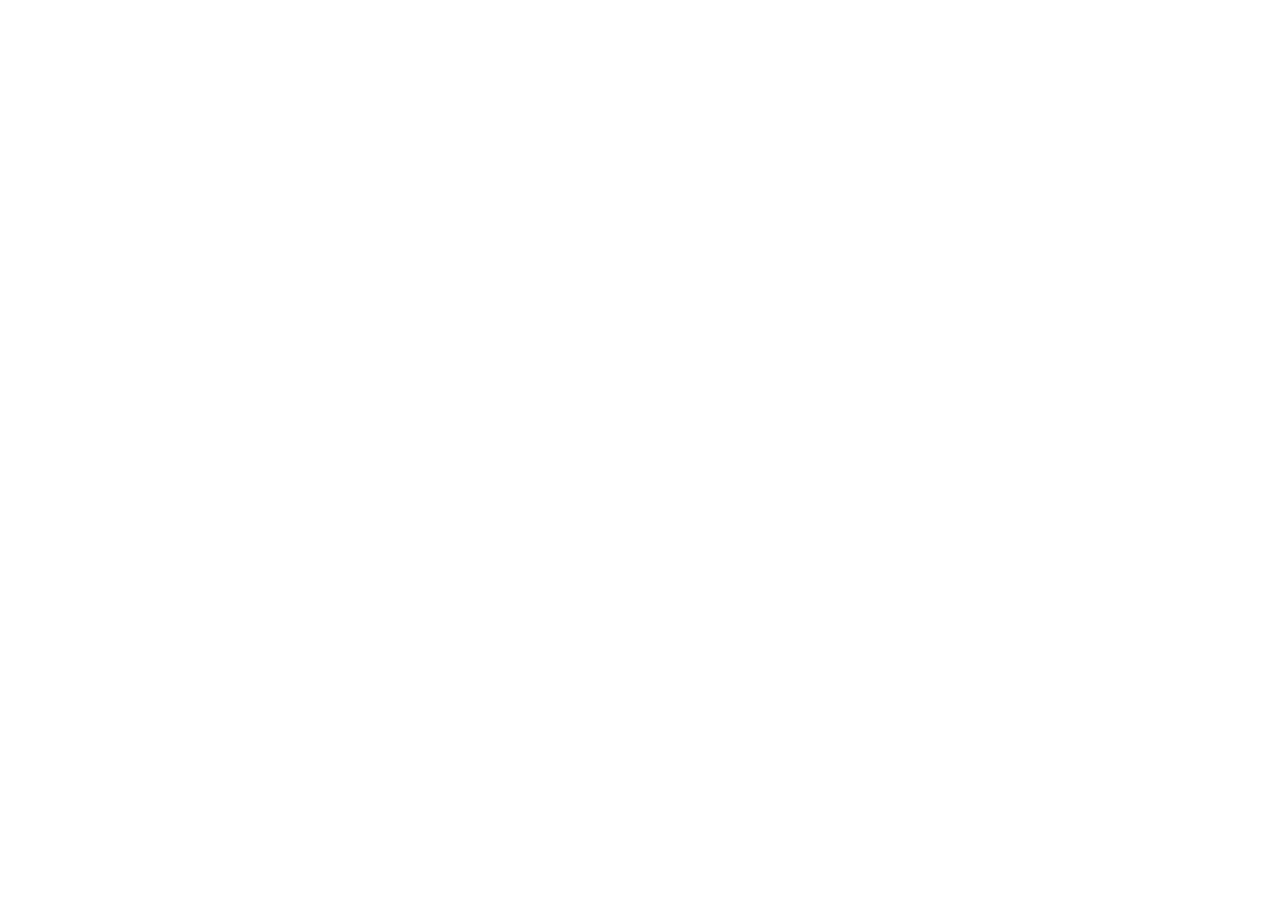
==== index.html @ 722a85f1 "first push" ====
<!DOCTYPE html>
<html lang="en">
<head>
    <meta charset="UTF-8">
    <meta name="viewport" content="width=device-width, initial-scale=1.0">
    <title>Portfolio</title>
    <link rel="stylesheet" href="style.css">
</head>
<body>
<header>
    <p>
        <span style="font-weight: 800;">Shreejal</span>Twayana
    </p>
    <div class="nav">
        <p>Home</p>
        <p>Projects</p>
        <p>About</p>
        <p>Contacts</p>
        <div class="logo"><img src="gitLogo.png" alt=""></div>
        <div class="logo"><img src="liLogo.png" alt=""></div>
        <div class="logo"><img src="igLogo.png" alt=""></div>
    </div>
</header>
</body>
</html>
---- style.css ----
body{
    background:url('bg.png');
    height:90vh;
    background-size:cover;
    background-position:center;
    color:white;
}

*{
    font-family: Arial, Helvetica, sans-serif;
    font-size: 18px;
}

header{
    margin: 35px 50px 40px 40px;
    display: flex;
    justify-content: space-between;
}

.nav{
    display: flex;
    gap: 30px;
}

.nav p, header > p{
    margin: 0;
}

.logo{
    height: 20px;
    width: 20px;
}

.logo img{
    height: 100%;
    width: 100%;
}
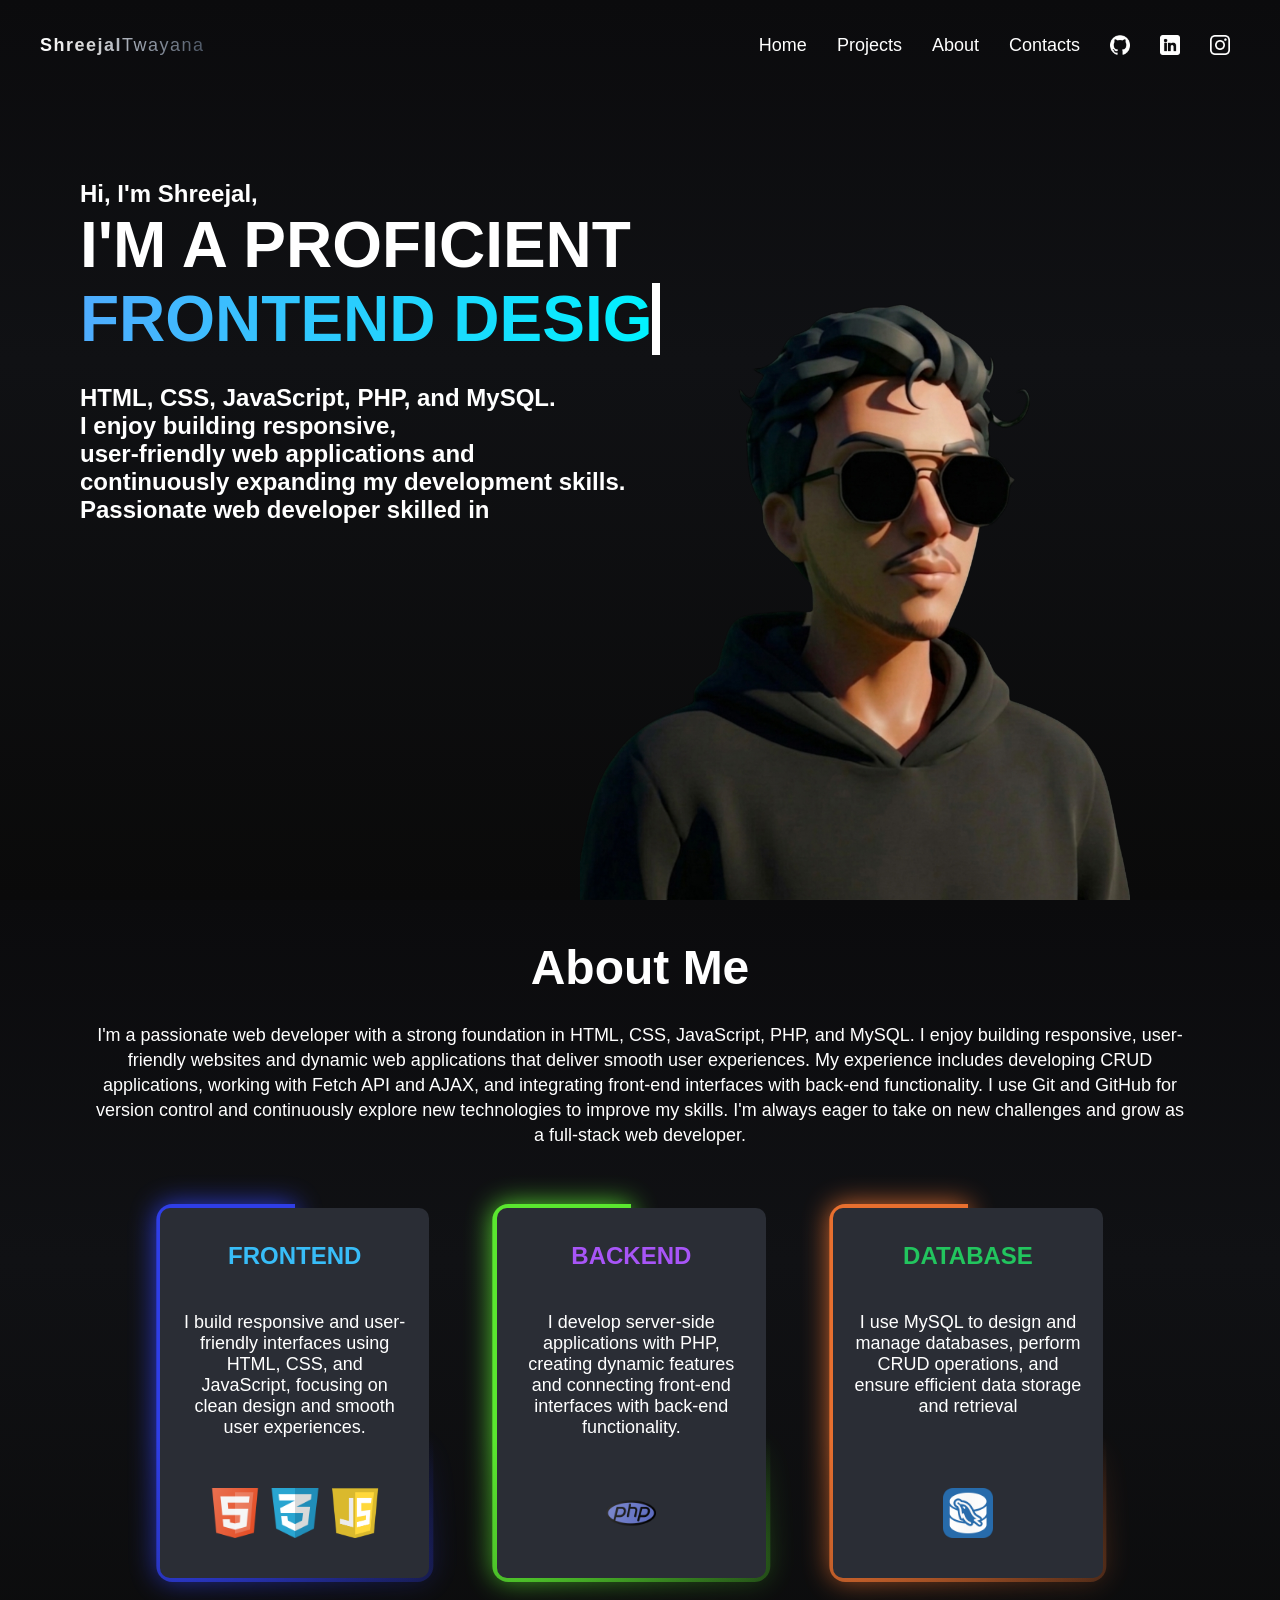
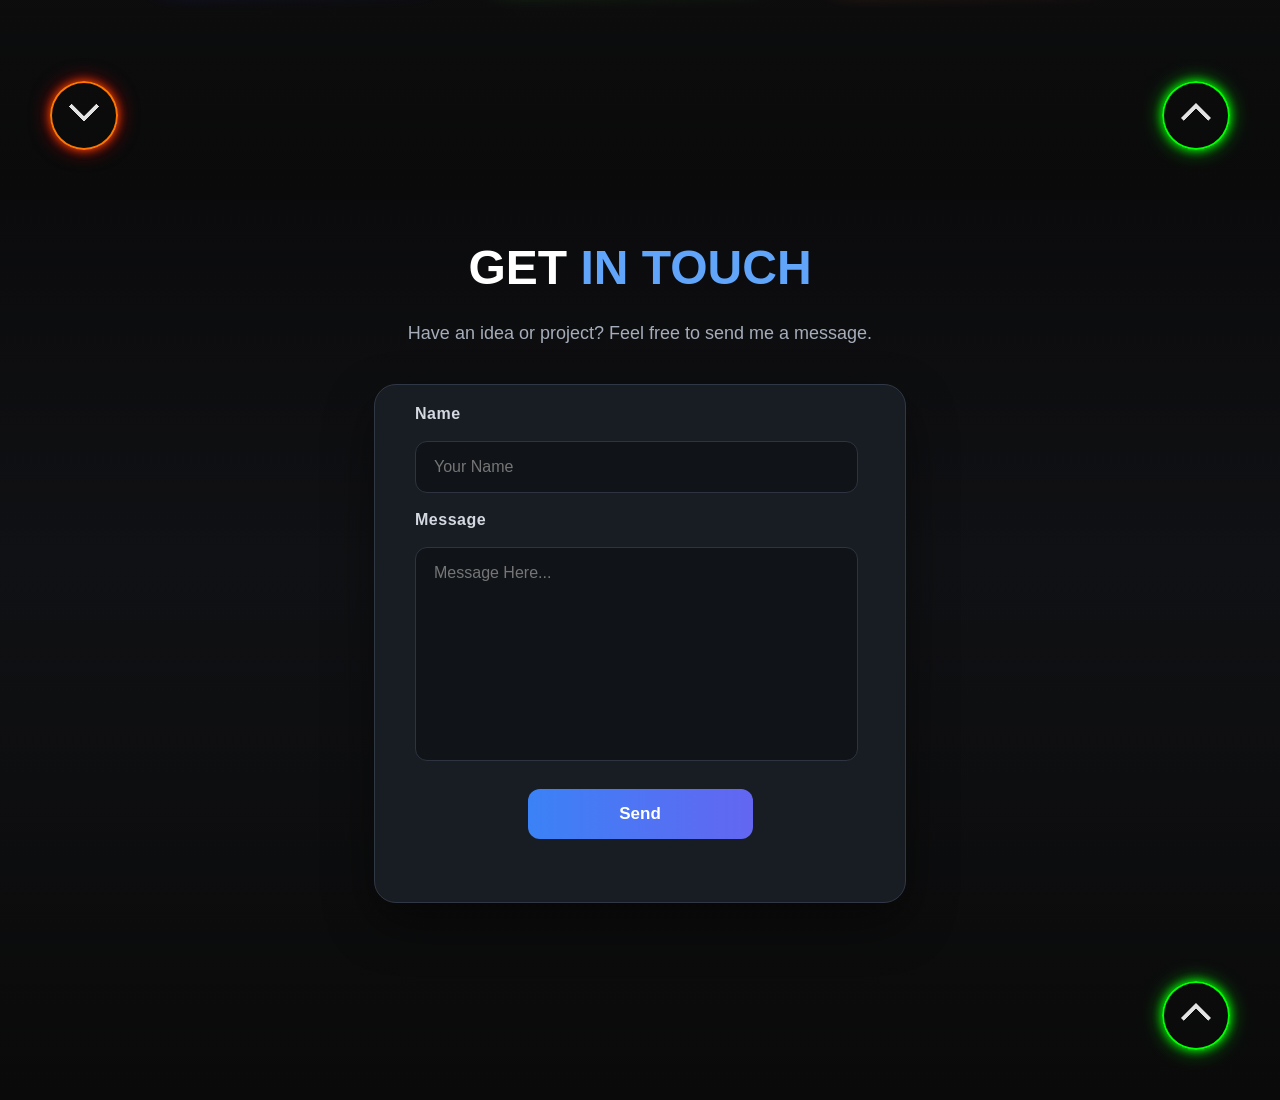
==== commit 3a957640: "portfolio complete for now!" ====
--- a/index.html
+++ b/index.html
@@ -1,25 +1,162 @@
-<!DOCTYPE html>
+<!doctype html>
 <html lang="en">
-<head>
-    <meta charset="UTF-8">
-    <meta name="viewport" content="width=device-width, initial-scale=1.0">
+  <head>
+    <meta charset="UTF-8" />
+    <meta name="viewport" content="width=device-width, initial-scale=1.0" />
     <title>Portfolio</title>
-    <link rel="stylesheet" href="style.css">
-</head>
-<body>
-<header>
-    <p>
-        <span style="font-weight: 800;">Shreejal</span>Twayana
-    </p>
-    <div class="nav">
-        <p>Home</p>
-        <p>Projects</p>
-        <p>About</p>
-        <p>Contacts</p>
-        <div class="logo"><img src="gitLogo.png" alt=""></div>
-        <div class="logo"><img src="liLogo.png" alt=""></div>
-        <div class="logo"><img src="igLogo.png" alt=""></div>
+    <link rel="shortcut icon" href="avatar.png" type="image/x-icon" />
+    <link rel="stylesheet" href="style.css" />
+  </head>
+  <body>
+    <div id="home" class="pageSegments">
+      <header>
+        <p class="name">
+          <span style="font-weight: 800">Shreejal</span>Twayana
+        </p>
+        <div class="nav">
+          <a class="subNav" href="#home">Home</a>
+          <a
+            target="_blank"
+            class="subNav"
+            href="https://github.com/Shreejal78?tab=repositories"
+            >Projects</a
+          >
+          <a class="subNav" href="#about">About</a>
+          <a class="subNav" href="#contact">Contacts</a>
+          <a
+            target="_blank"
+            href="https://github.com/shreejal78"
+            class="logo"
+            id="git"
+          ></a>
+          <a target="_blank" href="https://www.linkedin.com/in/shreejal-bro-760199422/" class="logo" id="li"></a>
+          <a
+            target="_blank"
+            href="https://www.instagram.com/shreejal.twayana/"
+            class="logo"
+            id="ig"
+          ></a>
+        </div>
+      </header>
+      <div class="main">
+        <div class="mainImg"><img src="avatar.png" alt="" /></div>
+        <div class="description">
+          <pre>
+            Hi, I'm Shreejal,
+            <span class="mainDes">I'M A PROFICIENT</span>
+            <span  class="mainDes" id="skill"></span>
+                    
+            HTML, CSS, JavaScript, PHP, and MySQL.
+            I enjoy building responsive, 
+            user-friendly web applications and 
+            continuously expanding my development skills.
+            Passionate web developer skilled in
+                </pre>
+        </div>
+      </div>
     </div>
-</header>
-</body>
-</html>+
+    <div id="about" class="pageSegments">
+      <a id="navPre" href="#home"><img src="upArrow.png" alt="" /></a>
+      <a id="navNext" href="#contact"><img src="downArrow.png" alt="" /></a>
+      <p class="title">About Me</p>
+      <p class="moreDes">
+        I'm a passionate web developer with a strong foundation in HTML, CSS,
+        JavaScript, PHP, and MySQL. I enjoy building responsive, user-friendly
+        websites and dynamic web applications that deliver smooth user
+        experiences. My experience includes developing CRUD applications,
+        working with Fetch API and AJAX, and integrating front-end interfaces
+        with back-end functionality. I use Git and GitHub for version control
+        and continuously explore new technologies to improve my skills. I'm
+        always eager to take on new challenges and grow as a full-stack web
+        developer.
+      </p>
+      <br />
+      <br />
+      <div class="skillsDes">
+        <div class="segments">
+          <p class="segTitle" style="color: #38bdf8">FRONTEND</p>
+          <p class="segDes">
+            I build responsive and user-friendly interfaces using HTML, CSS, and
+            JavaScript, focusing on clean design and smooth user experiences.
+          </p>
+          
+          <div class="segImg">
+            <img src="html5.png" alt="" />
+            <img src="css3.png" alt="" />
+            <img src="js.png" alt="" />
+          </div>
+        </div>
+        <div class="segments">
+          <p class="segTitle" style="color: #a855f7">BACKEND</p>
+          <p class="segDes">
+            I develop server-side applications with PHP, creating dynamic
+            features and connecting front-end interfaces with back-end
+            functionality.
+          </p>
+          
+          <div class="segImg">
+            <img src="php.png" alt="" />
+          </div>
+        </div>
+        <div class="segments">
+          <p class="segTitle" style="color: #22c55e">DATABASE</p>
+          <p class="segDes">
+            I use MySQL to design and manage databases, perform CRUD operations,
+            and ensure efficient data storage and retrieval
+          </p>
+          <div class="segImg">
+            <img src="mysql.png" alt="" />
+          </div>
+        </div>
+      </div>
+    </div>
+    <div id="contact" class="pageSegments">
+      <a id="navPre" href="#about"><img src="upArrow.png" alt="" /></a>
+      <p class="title">
+        GET <span class="title" style="color: #60a5fa">IN TOUCH</span>
+      </p>
+      <p class="subDes">
+        Have an idea or project? Feel free to send me a message.
+      </p>
+      <form
+        id="contact-form"
+        action="https://api.w3forms.com/submit"
+        method="POST"
+      >
+        <input
+          value="w3f_5dca78e3c61daa1e5deb757de67039f5032715afdb4c95d0"
+          type="hidden"
+          name="access_key"
+        />
+        <label for="name">Name</label>
+        <input
+          type="text"
+          name="name"
+          id="name"
+          required
+          placeholder="Your Name"
+        />
+        <label for="message">Message</label>
+        <textarea
+          name="message"
+          id="message"
+          placeholder="Message Here..."
+          required
+        ></textarea>
+        <!-- Honeypot: invisible to people, tempting to bots. Leave empty. -->
+        <input
+          type="text"
+          name="_gotcha"
+          tabindex="-1"
+          autocomplete="off"
+          aria-hidden="true"
+          style="position: absolute; left: -9999px"
+        />
+        <button type="submit">Send</button>
+        <p id="status" role="status" aria-live="polite"></p>
+      </form>
+    </div>
+    <script src="script.js"></script>
+  </body>
+</html>
--- a/style.css
+++ b/style.css
@@ -1,37 +1,377 @@
-body{
-    background:url('bg.png');
-    height:90vh;
-    background-size:cover;
-    background-position:center;
-    color:white;
-}
-
-*{
-    font-family: Arial, Helvetica, sans-serif;
-    font-size: 18px;
-}
-
-header{
-    margin: 35px 50px 40px 40px;
-    display: flex;
-    justify-content: space-between;
-}
-
-.nav{
-    display: flex;
-    gap: 30px;
-}
-
-.nav p, header > p{
-    margin: 0;
-}
-
-.logo{
-    height: 20px;
-    width: 20px;
-}
-
-.logo img{
-    height: 100%;
-    width: 100%;
+body {
+  height: 100vh;
+  background: linear-gradient(180deg, #0b0b0d 0%, #101114 40%, #0a0a0a 100%);
+  color: white;
+}
+
+body,
+html {
+  margin: 0;
+  padding: 0;
+  
+    scroll-behavior: smooth;
+
+}
+#home {
+  background: url("bg.png");
+  background-size: cover;
+  background-position: center;
+}
+* {
+  font-family: Arial, Helvetica, sans-serif;
+  font-size: 18px;
+}
+
+header {
+  margin: 0 50px 40px 40px;
+  padding-top: 35px;
+  display: flex;
+  justify-content: space-between;
+}
+
+.nav {
+  display: flex;
+  gap: 30px;
+}
+
+.subNav,
+.name {
+  margin: 0;
+}
+.name {
+  background: linear-gradient(
+    90deg,
+    #ffffff 0%,
+    #d6d6d6 30%,
+    #9ca3af 60%,
+    #4b5563 100%
+  );
+  -webkit-background-clip: text;
+  background-clip: text;
+  color: transparent;
+  letter-spacing: 1.5px;
+}
+.logo {
+  height: 20px;
+  width: 20px;
+}
+
+.logo img {
+  height: 100%;
+  width: 100%;
+}
+.main {
+  display: flex;
+}
+.mainImg {
+  height: 600px;
+  width: 550px;
+  position: absolute;
+  bottom: 0px;
+  z-index: 5;
+  right: 150px;
+}
+
+.mainImg img {
+  height: 100%;
+  width: 100%;
+}
+
+.mainImg:hover img {
+  cursor: pointer;
+}
+
+.mainDes {
+  font-size: 64px;
+  font-weight: 800;
+}
+
+.description {
+  margin-top: 60px;
+  margin-left: 0px;
+}
+.logo::before {
+  content: "";
+  display: inline-block;
+  width: 20px;
+  height: 20px;
+  background-size: contain;
+  background-repeat: no-repeat;
+  background-position: center;
+  margin-right: 8px;
+  transition: all 300ms ease;
+}
+.logo:hover {
+  cursor: pointer;
+}
+#li::before {
+  background-image: url("liLogo.png");
+}
+#git::before {
+  background-image: url("gitLogo.png");
+}
+
+#ig::before {
+  background-image: url("igLogo.png");
+}
+#git:hover::before {
+  background-image: url("H_gitLogo.png");
+}
+#ig:hover::before {
+  background-image: url("H_igLogo.png");
+}
+#li:hover::before {
+  background-image: url("H_liLogo.png");
+}
+
+.subNav {
+  position: relative;
+  text-decoration: none;
+  color: white;
+}
+.subNav:hover {
+  cursor: pointer;
+}
+.subNav::before {
+  content: "";
+  position: absolute;
+  height: 2px;
+  bottom: 0;
+  transition: all 250ms ease;
+  width: 0;
+  background: linear-gradient(to right, #38bdf8, #6366f1, #a855f7);
+}
+.subNav:hover::before {
+  width: 105%;
+}
+
+pre {
+  font-size: 24px;
+  font-weight: 550;
+}
+#skill {
+  border-right: 8px solid white;
+  animation: blink 0.8s infinite;
+    background: linear-gradient(90deg,#4facfe,#00f2fe);
+    -webkit-background-clip: text;
+    -webkit-text-fill-color: transparent;
+    background-clip: text;
+
+}
+
+@keyframes blink {
+  50% {
+    border-color: transparent;
+  }
+}
+.pageSegments {
+  position: relative;
+  height: 100%;
+}
+#about,
+#contact {
+  display: flex;
+  flex-direction: column;
+  align-items: center;
+}
+
+.title {
+  font-size: 48px;
+  margin: 40px 0 10px 0;
+  font-weight: 700;
+}
+
+.moreDes {
+  width: 85%;
+  line-height: 25px;
+  text-align: center;
+}
+
+.skillsDes {
+  display: grid;
+  gap: 50px;
+  width: 75%;
+  grid-template-columns: 1fr 1fr 1fr;
+}
+
+.segments {
+  height: 350px;
+  width: 80%;
+  background: #2a2d35;
+  border-radius: 10px;
+  text-align: center;
+  display: flex;
+  padding: 10px 20px;
+  flex-direction: column;
+  align-items: center;
+  transition: all 250ms ease;
+  box-sizing: content-box;
+  position: relative;
+}
+
+.segments::after,
+.segments::before {
+  content: "";
+  height: 100%;
+  width: 100%;
+  position: absolute;
+  top: 50%;
+  left: 50%;
+  translate: -50% -50%;
+  padding: 4px;
+  z-index: -5;
+  border-radius: 16px;
+  animation: 3s spin linear infinite;
+}
+
+.segments:nth-child(1)::after,
+.segments:nth-child(1)::before {
+  background: conic-gradient(from var(--ang), transparent 30%, #2f3ee7 70%);
+}
+.segments:nth-child(2)::after,
+.segments:nth-child(2)::before {
+  background: conic-gradient(from var(--ang), transparent 30%, #5ae72f 70%);
+}
+.segments:nth-child(3)::after,
+.segments:nth-child(3)::before {
+  background: conic-gradient(from var(--ang), transparent 30%, #e76f2f 70%);
+}
+.segments::before {
+  filter: blur(0.75em);
+  opacity: 0.9;
+}
+@property --ang {
+  syntax: "<angle>";
+  initial-value: 0deg;
+  inherits: false;
+}
+@keyframes spin {
+  from {
+    --ang: 0deg;
+  }
+  to {
+    --ang: 360deg;
+  }
+}
+
+.segTitle {
+  font-size: 24px;
+  font-weight: 600;
+}
+.segImg{
+  display: flex;
+  position: absolute;
+  bottom: 40px;
+  gap: 10px;
+}
+.segImg img{
+  height: 50px;
+  width: 50px;
+  transition: all 250ms ease;
+}
+.segImg img:hover{
+  cursor: pointer;
+  transform: translateY(-5px) scale(1.05);
+  filter: drop-shadow(0px 8px 5px rgb(255, 255, 255));
+}
+
+#contact-form {
+  width: 450px;
+  background: #181c23;
+  border: 1px solid #313845;
+  border-radius: 22px;
+  padding: 20px 40px;
+  display: flex;
+  flex-direction: column;
+  gap: 18px;
+  box-shadow: 0 20px 50px rgba(0, 0, 0, 0.45);
+}
+
+#contact-form label {
+  color: #d4d8e0;
+  font-size: 16px;
+  font-weight: 600;
+  letter-spacing: 0.5px;
+}
+
+#contact-form input,
+#contact-form textarea {
+  width: 90%;
+  background: #101317;
+  color: white;
+  border: 1px solid #2d3440;
+  border-radius: 12px;
+  padding: 16px 18px;
+  font-size: 16px;
+  transition:all 0.25s ease;
+  resize: none;
+  font-family: inherit;
+}
+
+#contact-form input:focus,
+#contact-form textarea:focus {
+  outline: none;
+  border-color: #60a5fa;
+  box-shadow: 0 0 18px rgba(96, 165, 250, 0.22);
+}
+#contact-form textarea {
+  height: 180px;
+}
+
+#contact-form button {
+  margin-top: 10px;
+  background: linear-gradient(90deg, #3b82f6, #6366f1);
+  color: white;
+  width: 50%;
+  align-self: center;
+  border: none;
+  border-radius: 12px;
+  padding: 15px;
+  font-size: 17px;
+  font-weight: 600;
+  cursor: pointer;
+  transition: 0.3s;
+}
+
+#contact-form button:hover {
+  transform: translateY(-3px);
+  box-shadow: 0 12px 30px rgba(59, 130, 246, 0.35);
+}
+
+#status {
+  color: #60a5fa;
+  text-align: center;
+  font-size: 15px;
+  margin-top: 10px;
+}
+
+.subDes {
+  color: #a5adba;
+  text-align: center;
+  margin-bottom: 40px;
+  font-size: 18px;
+}
+
+
+#navPre,#navNext{
+  position: absolute;
+  padding: 0 2px;
+  border-radius: 50%;
+  text-decoration: none;
+  color: white;
+  bottom: 50px;
+}
+
+#navPre{
+  right: 50px;
+  border: 2px solid lime;
+  box-shadow: 0 0 10px lime,
+  0 0 20px rgb(5, 158, 0);
+}
+
+#navNext{
+  left: 50px;
+  border: 2px solid rgb(255, 119, 0);
+  box-shadow: 0 0 10px rgb(255, 77, 0),
+  0 0 20px rgb(158, 0, 0);
 }
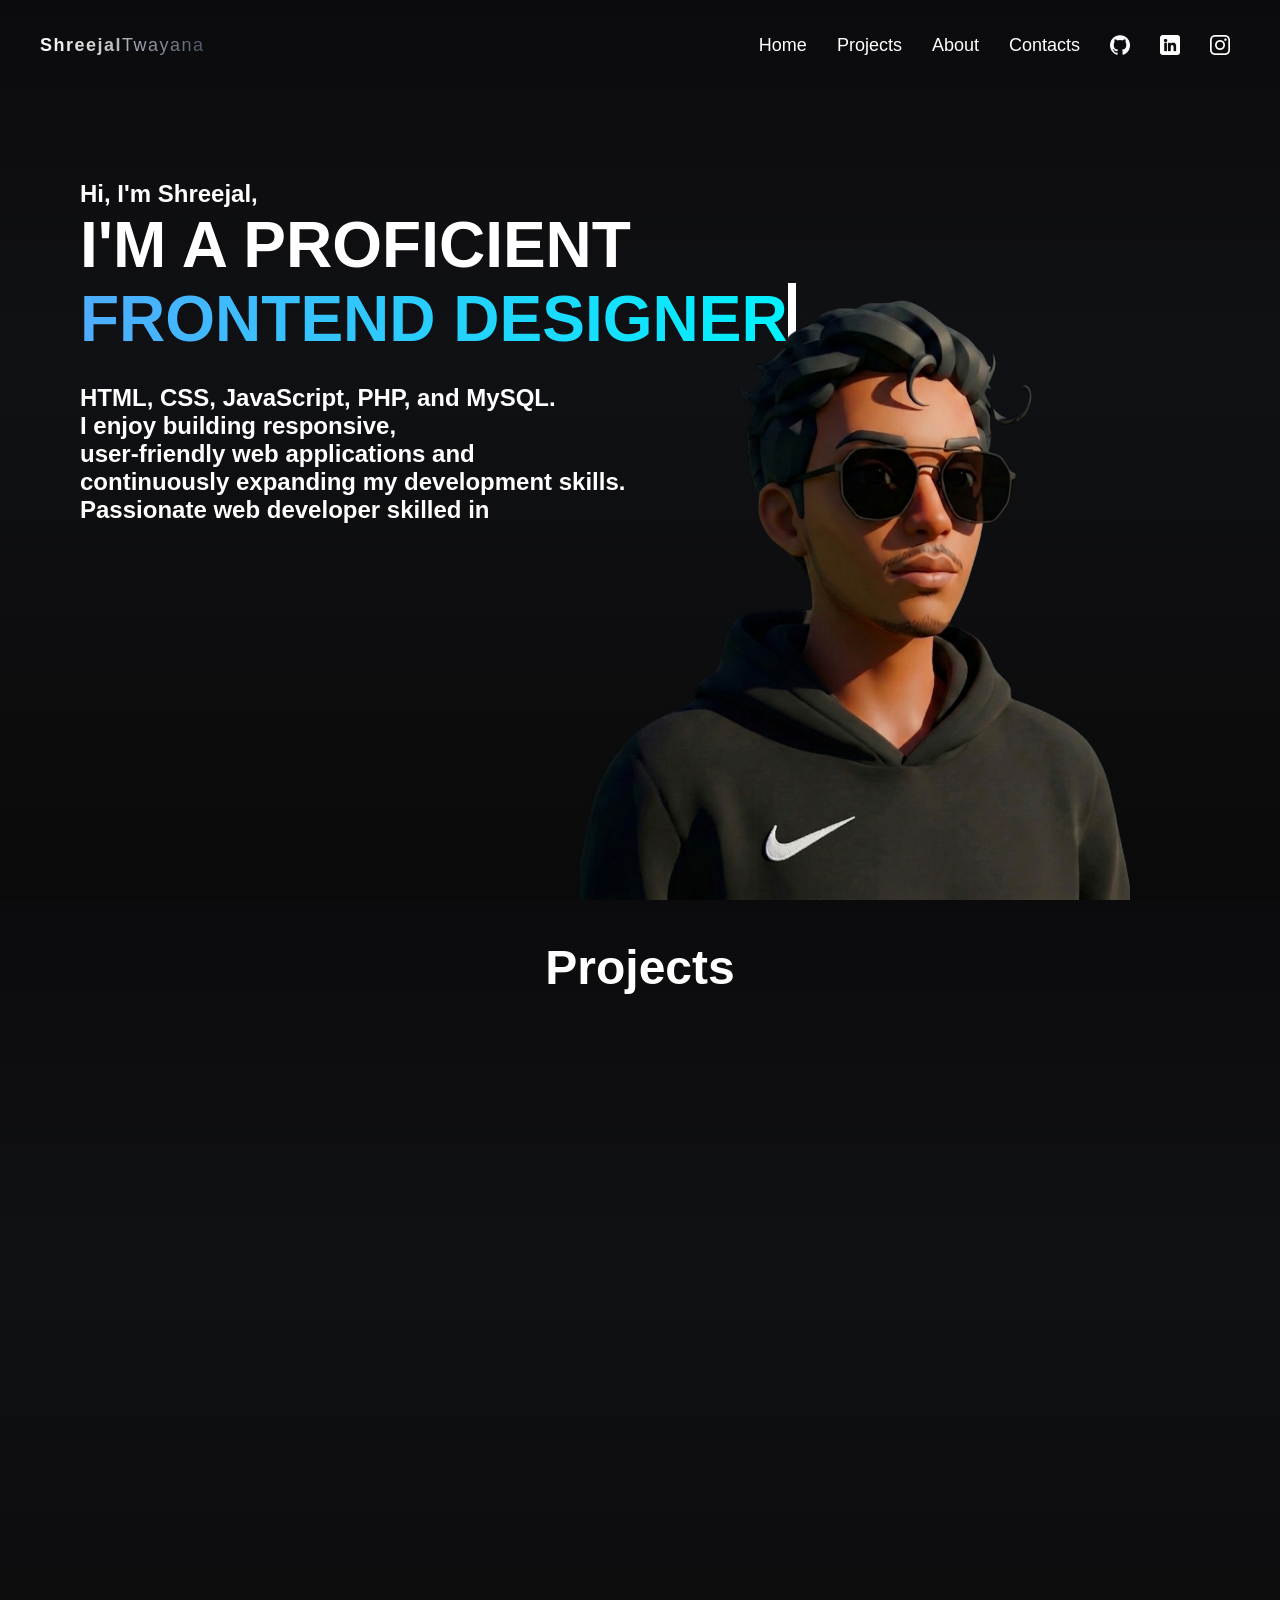
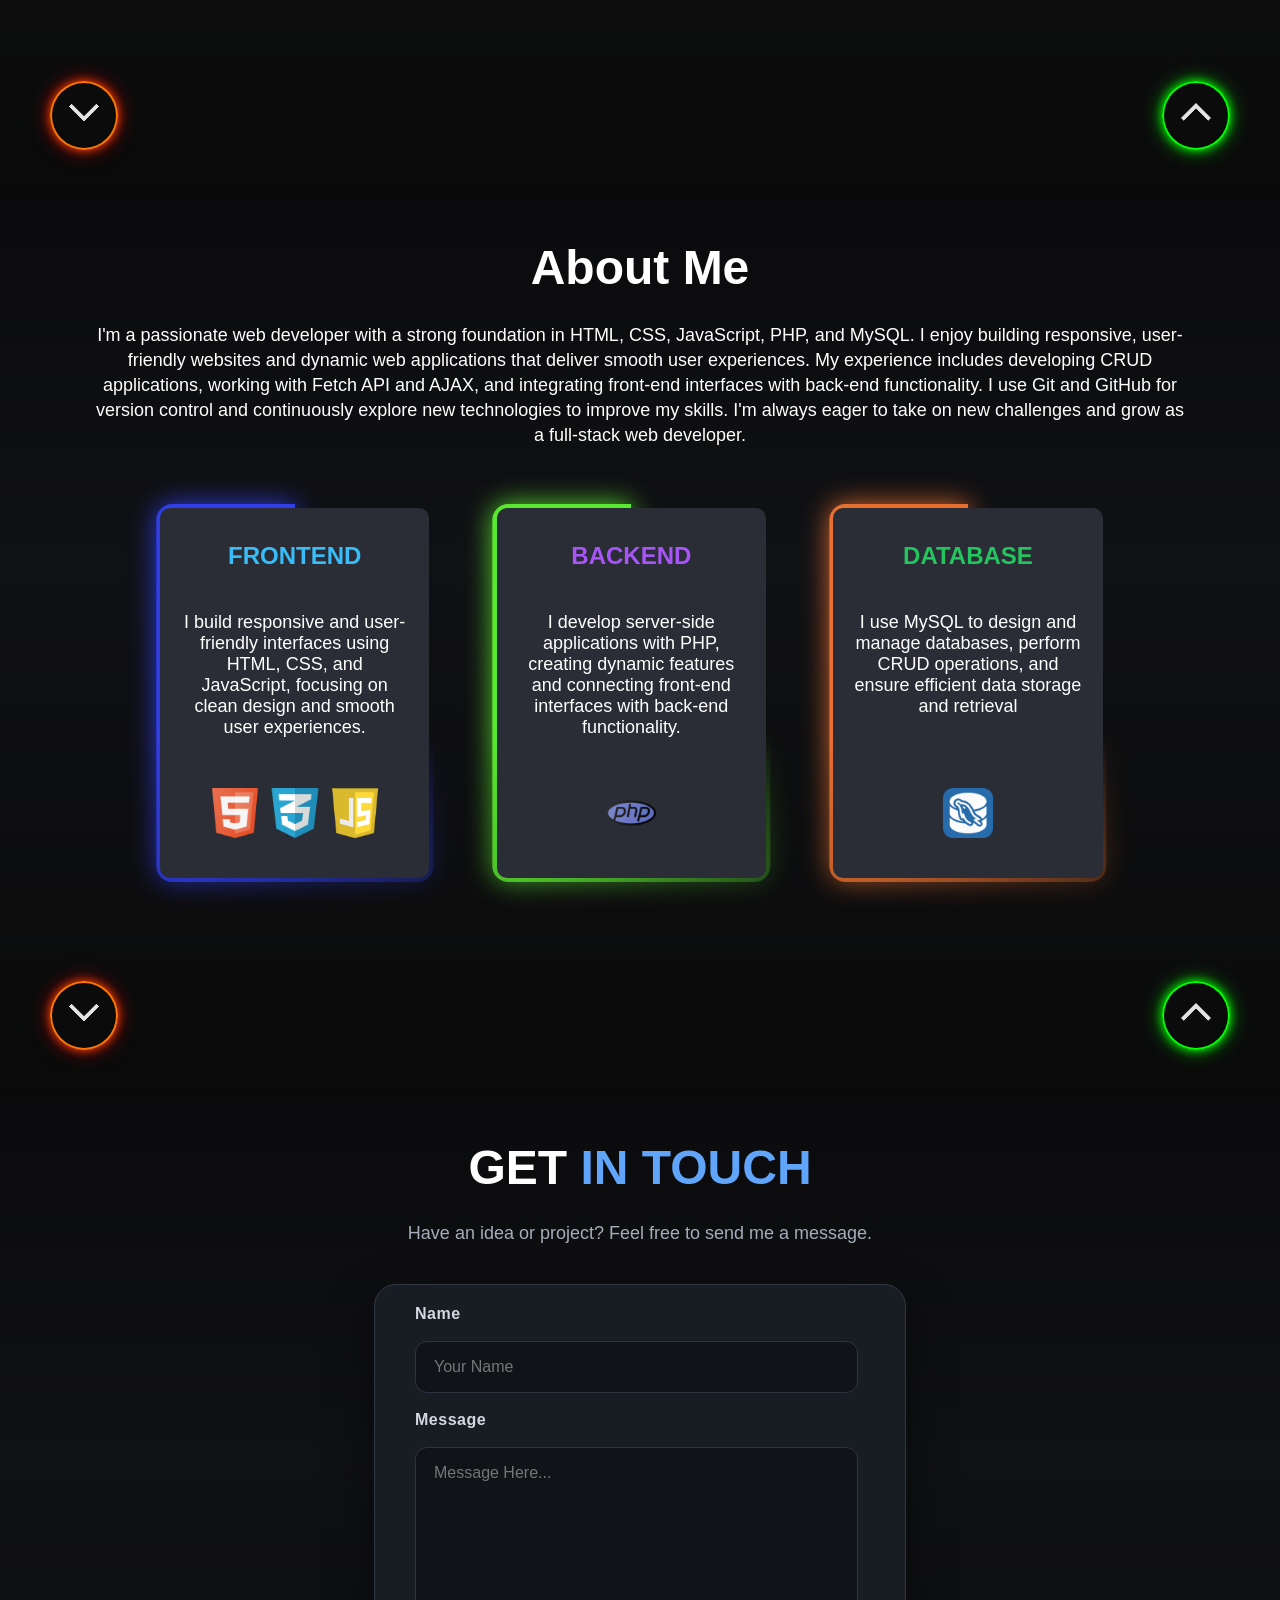
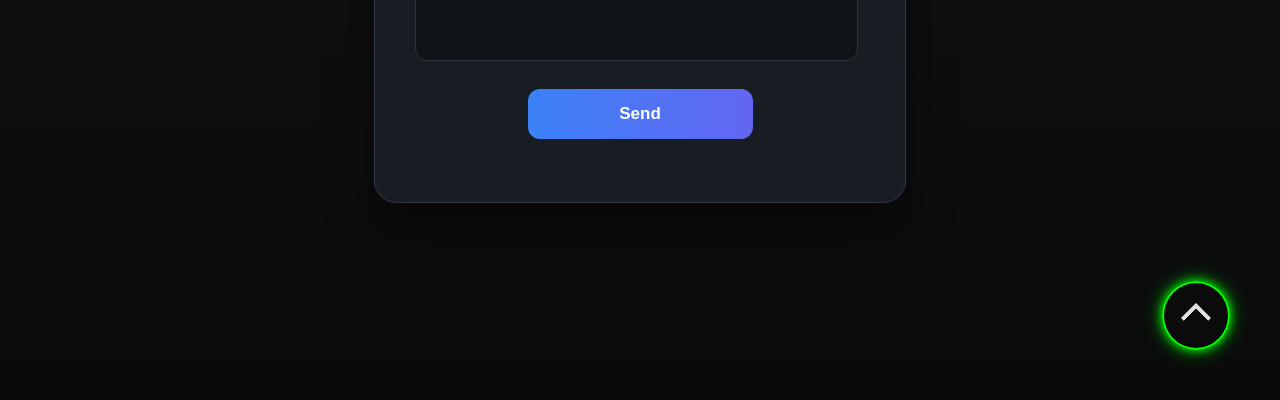
==== commit 2854bb1b: "project in development" ====
--- a/index.html
+++ b/index.html
@@ -16,11 +16,9 @@
         <div class="nav">
           <a class="subNav" href="#home">Home</a>
           <a
-            target="_blank"
             class="subNav"
-            href="https://github.com/Shreejal78?tab=repositories"
-            >Projects</a
-          >
+            href="#project"
+            >Projects</a>
           <a class="subNav" href="#about">About</a>
           <a class="subNav" href="#contact">Contacts</a>
           <a
@@ -29,7 +27,12 @@
             class="logo"
             id="git"
           ></a>
-          <a target="_blank" href="https://www.linkedin.com/in/shreejal-bro-760199422/" class="logo" id="li"></a>
+          <a
+            target="_blank"
+            href="https://www.linkedin.com/in/shreejal-bro-760199422/"
+            class="logo"
+            id="li"
+          ></a>
           <a
             target="_blank"
             href="https://www.instagram.com/shreejal.twayana/"
@@ -56,8 +59,13 @@
       </div>
     </div>
 
+    <div id="project" class="pageSegments">
+      <a id="navPre" href="#home"><img src="upArrow.png" alt="" /></a>
+      <a id="navNext" href="#about"><img src="downArrow.png" alt="" /></a>
+      <p class="title">Projects</p>
+    </div>
     <div id="about" class="pageSegments">
-      <a id="navPre" href="#home"><img src="upArrow.png" alt="" /></a>
+      <a id="navPre" href="#project"><img src="upArrow.png" alt="" /></a>
       <a id="navNext" href="#contact"><img src="downArrow.png" alt="" /></a>
       <p class="title">About Me</p>
       <p class="moreDes">
@@ -80,7 +88,7 @@
             I build responsive and user-friendly interfaces using HTML, CSS, and
             JavaScript, focusing on clean design and smooth user experiences.
           </p>
-          
+
           <div class="segImg">
             <img src="html5.png" alt="" />
             <img src="css3.png" alt="" />
@@ -94,7 +102,7 @@
             features and connecting front-end interfaces with back-end
             functionality.
           </p>
-          
+
           <div class="segImg">
             <img src="php.png" alt="" />
           </div>
--- a/style.css
+++ b/style.css
@@ -8,9 +8,8 @@
 html {
   margin: 0;
   padding: 0;
-  
-    scroll-behavior: smooth;
-
+
+  scroll-behavior: smooth;
 }
 #home {
   background: url("bg.png");
@@ -152,11 +151,10 @@
 #skill {
   border-right: 8px solid white;
   animation: blink 0.8s infinite;
-    background: linear-gradient(90deg,#4facfe,#00f2fe);
-    -webkit-background-clip: text;
-    -webkit-text-fill-color: transparent;
-    background-clip: text;
-
+  background: linear-gradient(90deg, #4facfe, #00f2fe);
+  -webkit-background-clip: text;
+  -webkit-text-fill-color: transparent;
+  background-clip: text;
 }
 
 @keyframes blink {
@@ -169,7 +167,8 @@
   height: 100%;
 }
 #about,
-#contact {
+#contact,
+#project{
   display: flex;
   flex-direction: column;
   align-items: center;
@@ -258,21 +257,23 @@
   font-size: 24px;
   font-weight: 600;
 }
-.segImg{
+.segImg {
   display: flex;
   position: absolute;
   bottom: 40px;
   gap: 10px;
 }
-.segImg img{
+.segImg img {
   height: 50px;
   width: 50px;
   transition: all 250ms ease;
 }
-.segImg img:hover{
+.segImg img:hover {
   cursor: pointer;
   transform: translateY(-5px) scale(1.05);
-  filter: drop-shadow(0px 8px 5px rgb(255, 255, 255));
+  filter: drop-shadow(0 0 10px rgba(239, 68, 68, 0.35))
+    drop-shadow(0 0 30px rgba(239, 68, 68, 0.22))
+    drop-shadow(0 0 60px rgba(239, 68, 68, 0.12));
 }
 
 #contact-form {
@@ -303,7 +304,7 @@
   border-radius: 12px;
   padding: 16px 18px;
   font-size: 16px;
-  transition:all 0.25s ease;
+  transition: all 0.25s ease;
   resize: none;
   font-family: inherit;
 }
@@ -352,8 +353,8 @@
   font-size: 18px;
 }
 
-
-#navPre,#navNext{
+#navPre,
+#navNext {
   position: absolute;
   padding: 0 2px;
   border-radius: 50%;
@@ -362,16 +363,18 @@
   bottom: 50px;
 }
 
-#navPre{
+#navPre {
   right: 50px;
   border: 2px solid lime;
-  box-shadow: 0 0 10px lime,
-  0 0 20px rgb(5, 158, 0);
-}
-
-#navNext{
+  box-shadow:
+    0 0 10px lime,
+    0 0 20px rgb(5, 158, 0);
+}
+
+#navNext {
   left: 50px;
   border: 2px solid rgb(255, 119, 0);
-  box-shadow: 0 0 10px rgb(255, 77, 0),
-  0 0 20px rgb(158, 0, 0);
-}+  box-shadow:
+    0 0 10px rgb(255, 77, 0),
+    0 0 20px rgb(158, 0, 0);
+}
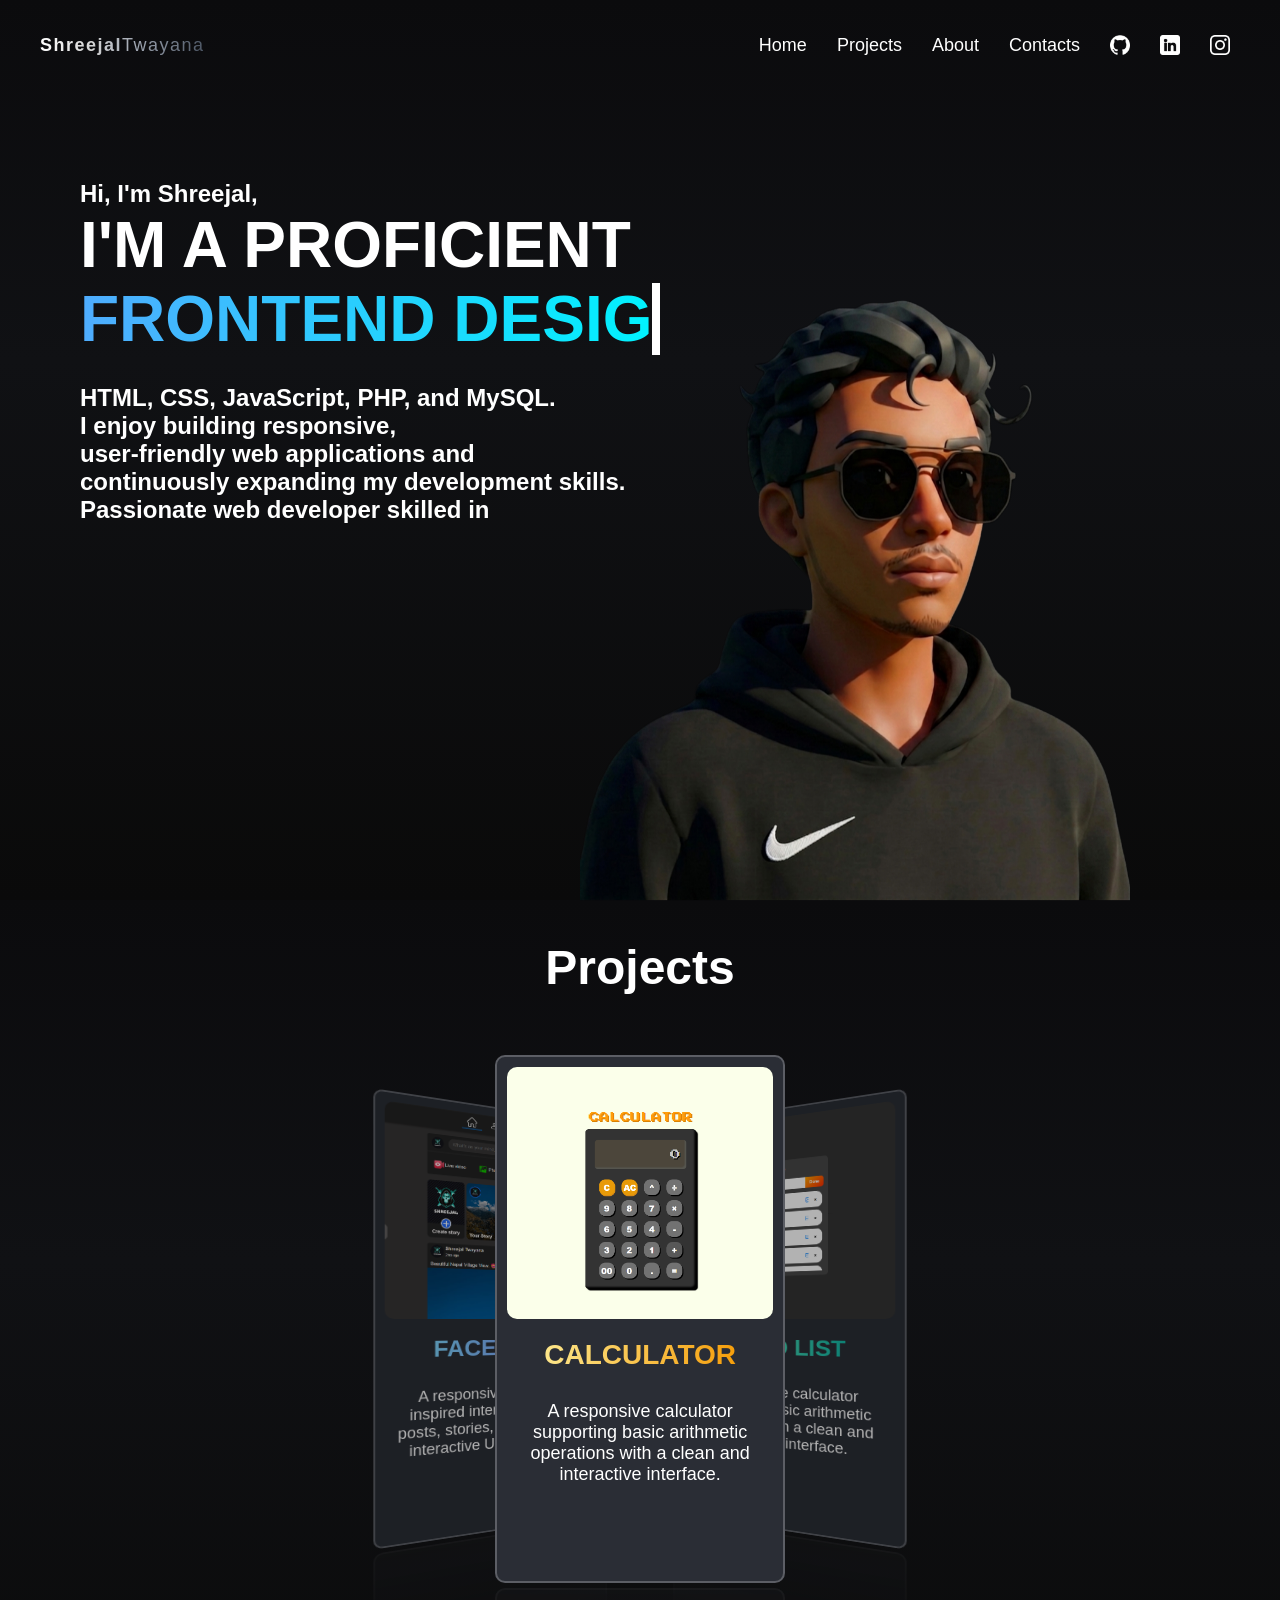
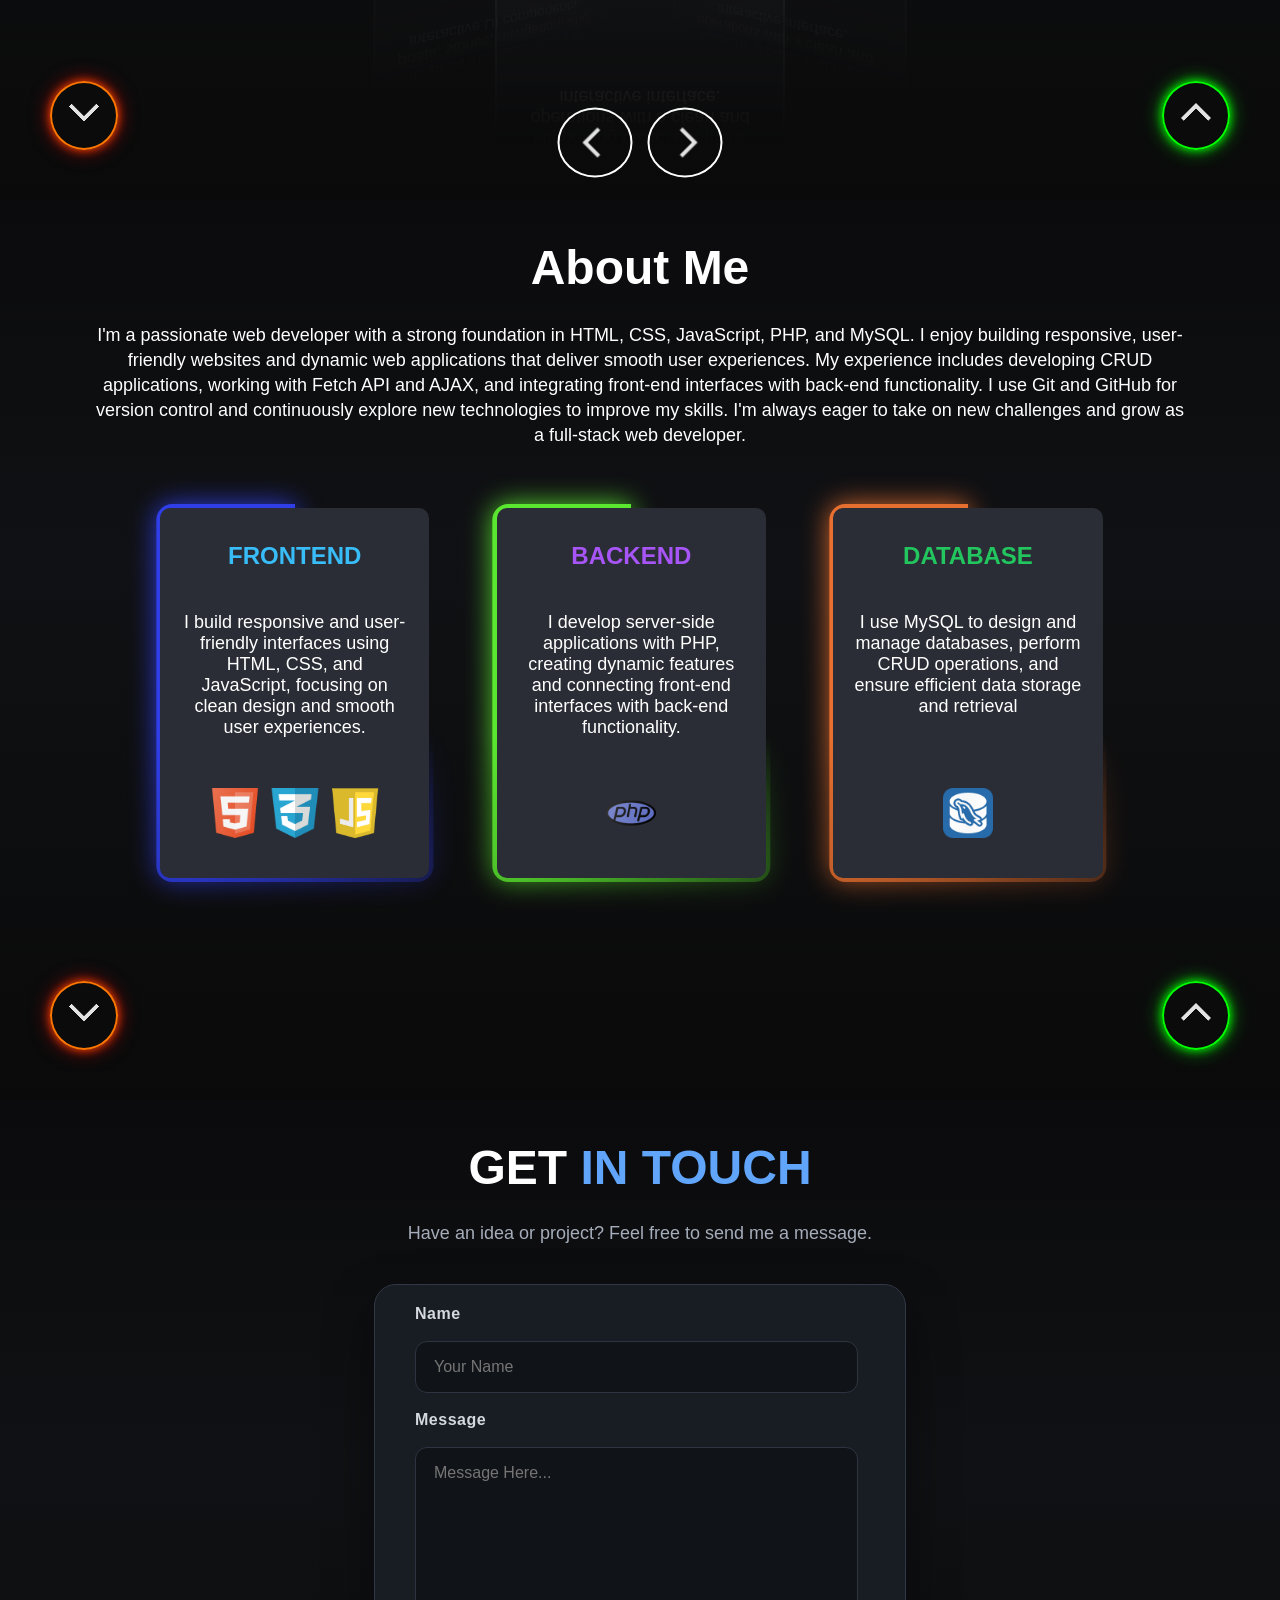
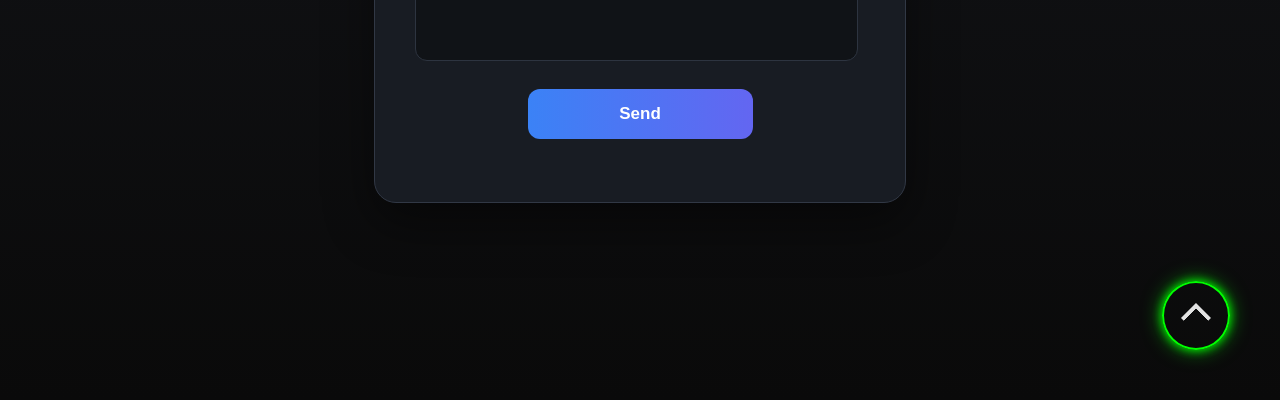
==== commit f1359657: "done" ====
--- a/index.html
+++ b/index.html
@@ -15,10 +15,7 @@
         </p>
         <div class="nav">
           <a class="subNav" href="#home">Home</a>
-          <a
-            class="subNav"
-            href="#project"
-            >Projects</a>
+          <a class="subNav" href="#project">Projects</a>
           <a class="subNav" href="#about">About</a>
           <a class="subNav" href="#contact">Contacts</a>
           <a
@@ -63,6 +60,48 @@
       <a id="navPre" href="#home"><img src="upArrow.png" alt="" /></a>
       <a id="navNext" href="#about"><img src="downArrow.png" alt="" /></a>
       <p class="title">Projects</p>
+
+      <div class="cards">
+        <div class="Pcard">
+          <div class="projectPreview">
+            <img src="FBpreview.png" alt="" />
+          </div>
+          <p class="cardTitle" id="fb">FACEBOOK</p>
+          <p class="cardDes">
+            A responsive Facebook-inspired interface featuring posts, stories,
+            navigation, and interactive UI components.
+          </p>
+        </div>
+        <div class="Pcard">
+          <div class="projectPreview">
+            <img src="Cpreview.png" alt="" />
+          </div>
+          <p class="cardTitle" id="calc">CALCULATOR</p>
+          <p class="cardDes">
+            A responsive calculator supporting basic arithmetic operations with
+            a clean and interactive interface.
+          </p>
+        </div>
+
+        <div class="Pcard">
+          <div class="projectPreview">
+            <img src="TDpreview.png" alt="" />
+          </div>
+          <p class="cardTitle" id="todo">TO DO LIST</p>
+          <p class="cardDes">
+            A responsive calculator supporting basic arithmetic operations with
+            a clean and interactive interface.
+          </p>
+        </div>
+      </div>
+      <div class="cardBtn">
+        <button id="pre" class="cBtn">
+          <img src="upArrow.png" alt="" srcset="" />
+        </button>
+        <button id="nxt" class="cBtn">
+          <img src="upArrow.png" alt="" />
+        </button>
+      </div>
     </div>
     <div id="about" class="pageSegments">
       <a id="navPre" href="#project"><img src="upArrow.png" alt="" /></a>
--- a/style.css
+++ b/style.css
@@ -19,6 +19,8 @@
 * {
   font-family: Arial, Helvetica, sans-serif;
   font-size: 18px;
+  user-select: none;
+  -moz-user-select: none;
 }
 
 header {
@@ -168,7 +170,7 @@
 }
 #about,
 #contact,
-#project{
+#project {
   display: flex;
   flex-direction: column;
   align-items: center;
@@ -378,3 +380,107 @@
     0 0 10px rgb(255, 77, 0),
     0 0 20px rgb(158, 0, 0);
 }
+
+.cards {
+  display: flex;
+  gap: 25px;
+  position: relative;
+  justify-content: center;
+  width: 80%;
+  margin-top: 50px;
+  height: 70%;
+}
+
+.Pcard {
+  position: absolute;
+  display: flex;
+  flex-direction: column;
+  background-color: #2a2d35;
+  border: 2px solid #ffffff3c;
+  height: 80%;
+  padding: 10px;
+  border-radius: 10px;
+  -webkit-box-reflect:
+        below 5px
+        linear-gradient(
+          transparent 70%,
+          rgba(255,255,255,.15)
+        );
+  width: 26%;
+  align-items: center;
+  overflow: hidden;
+  transition: all 200ms ease;
+}
+.Pcard:hover{
+  cursor: pointer;
+}
+
+.projectPreview {
+  height: 50%;
+  width: 100%;
+}
+
+.projectPreview img {
+  height: 100%;
+  object-fit: cover;
+  width: 100%;
+  border-radius: 10px;
+}
+
+
+
+.cardTitle {
+  font-size: 28px;
+  margin: 20px 0;
+  font-weight: 700;
+  
+}
+#fb{
+  background:linear-gradient(90deg,#7DD3FC,#818CF8);
+  -webkit-background-clip: text;
+  -webkit-text-fill-color: transparent;
+  background-clip: text;
+}
+#calc{
+  background:linear-gradient(90deg,#FDE68A,#F59E0B);;
+  -webkit-background-clip: text;
+  -webkit-text-fill-color: transparent;
+  background-clip: text;
+}
+#todo{
+  background:linear-gradient(90deg,#6EE7B7,#14B8A6);
+  -webkit-background-clip: text;
+  -webkit-text-fill-color: transparent;
+  background-clip: text;
+}
+.cardDes {
+  text-align: center;
+  margin: 10px;
+}
+
+.cardBtn{
+  display: flex;
+  position: absolute;
+  bottom: 20px;
+  gap: 20px;
+}
+.cBtn{
+  background: none;
+  border: 2px solid rgb(255, 255, 255);
+  padding: 3px;
+  border-radius: 50%;
+}
+.cBtn:hover{
+  cursor: pointer;
+  border:2px solid #00f2fe;
+  box-shadow: 0 0 12px #00f2fe;
+}
+.cBtn:active{
+  scale: 0.95;
+}
+#pre{
+  transform: rotate(-90deg);
+}
+#nxt{
+  transform: rotate(90deg);
+}
